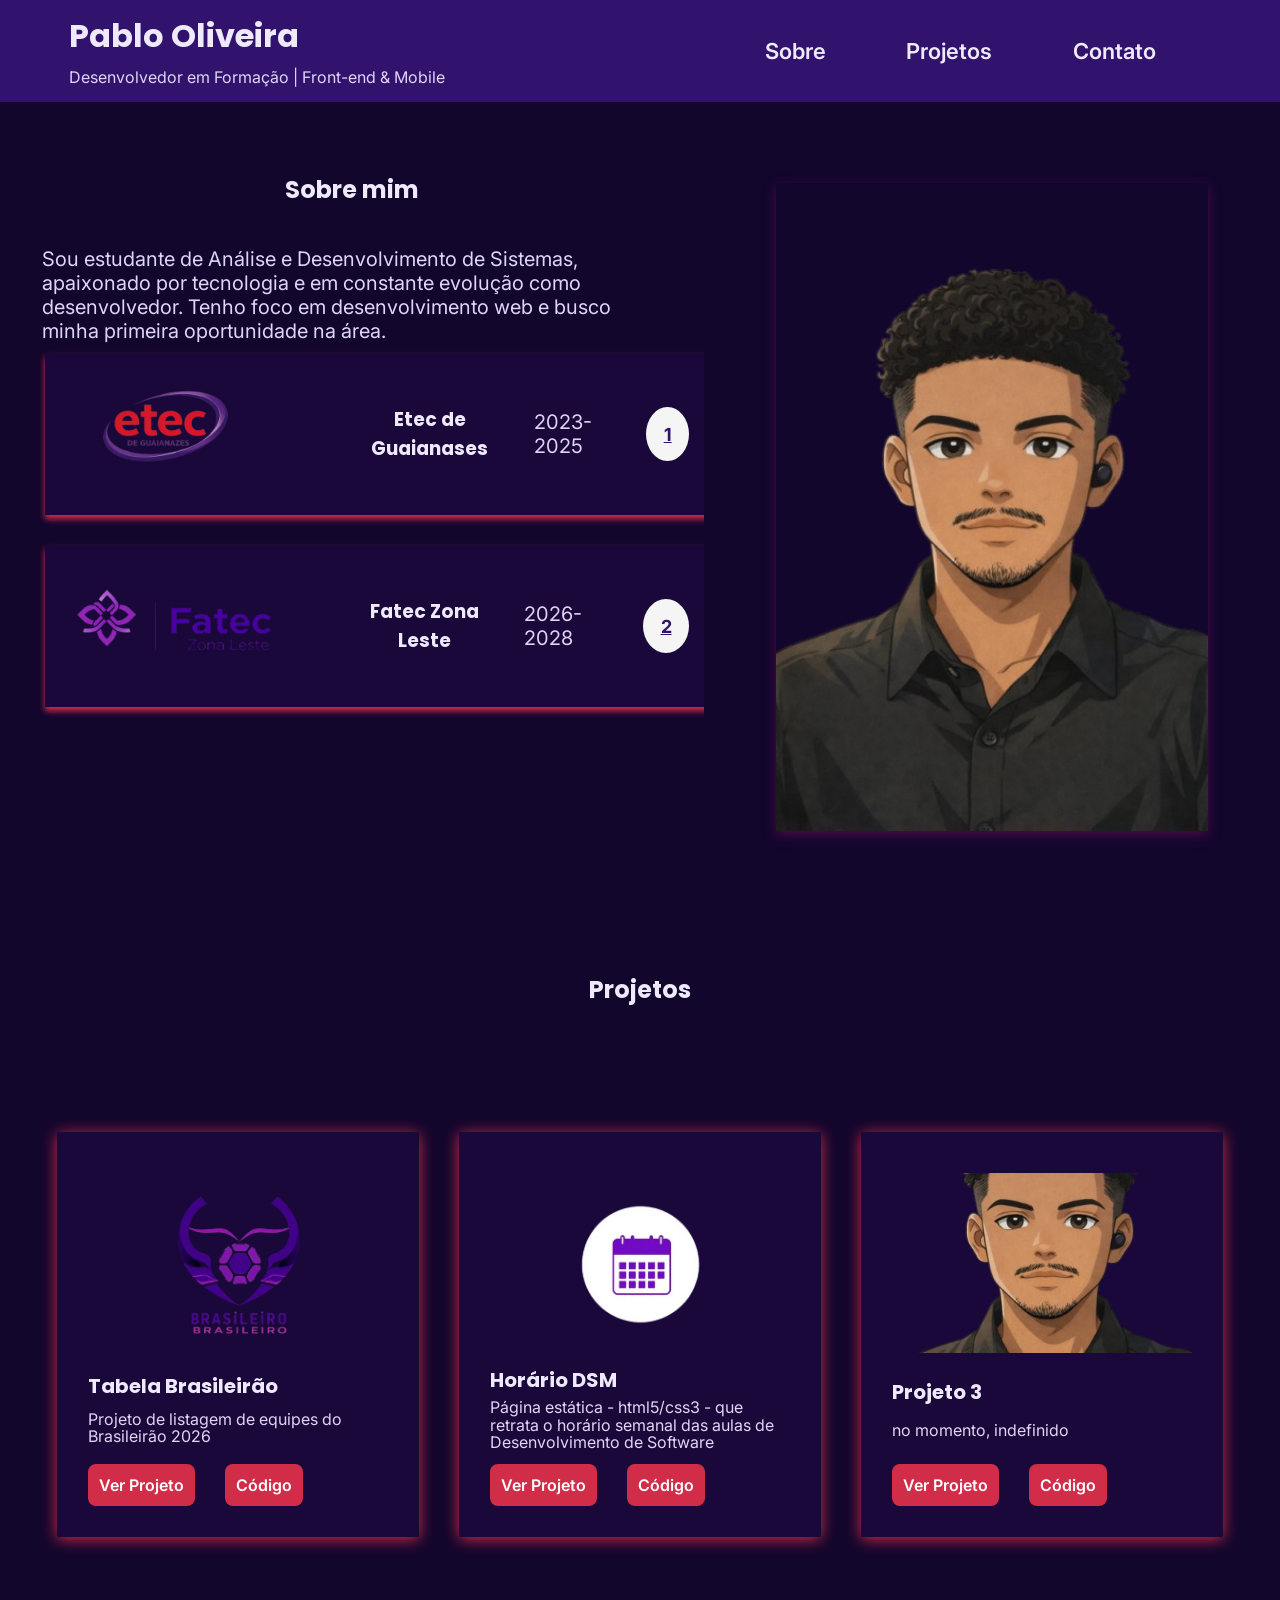
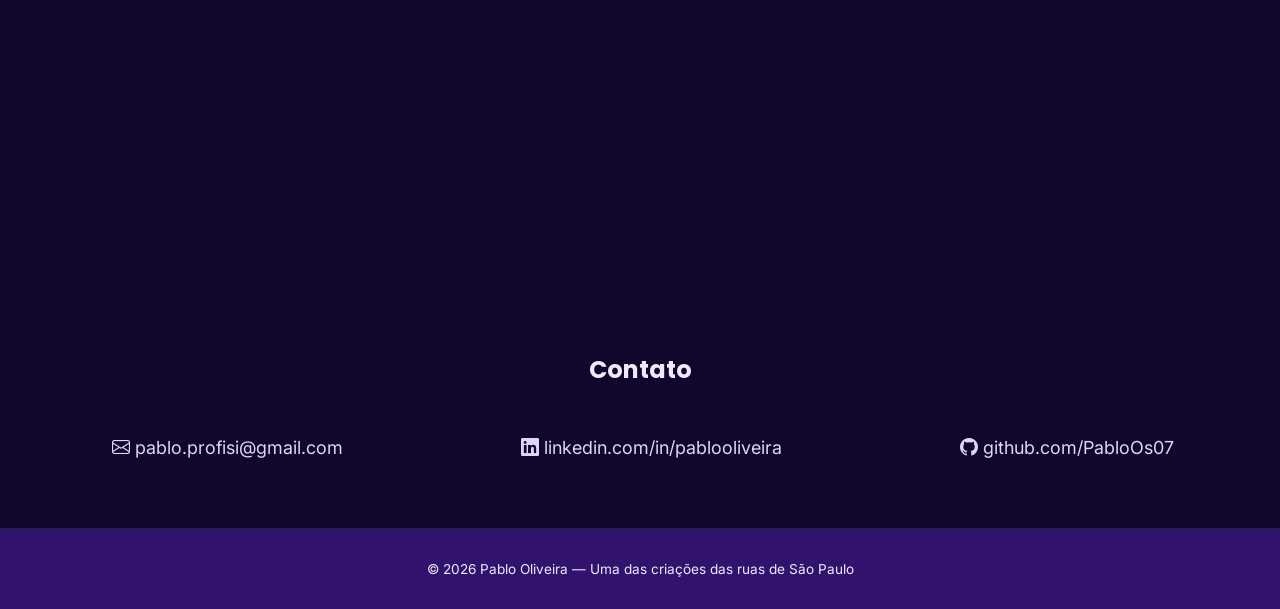
==== index.html @ 57f77444 "feature: Página Index" ====
<!DOCTYPE html>
<html lang="en">
<head>
  <meta charset="UTF-8">
  <meta name="viewport" content="width=device-width, initial-scale=1.0">
  <link rel="stylesheet" href="src/style.css">
  <title>Pablo Oliveira </title>
  <link href="https://fonts.googleapis.com/css2?family=Inter:wght@300;400;500&family=Poppins:wght@400;600;700&display=swap" rel="stylesheet">
  <link href="https://cdn.jsdelivr.net/npm/bootstrap-icons/font/bootstrap-icons.css" rel="stylesheet">
</head>
<body>
 <!-- HEADER -->
  <header>
    <div class="eu">
      <h1>Pablo Oliveira</h1>
    <p>Desenvolvedor em Formação | Front-end & Mobile</p>
    </div>
    

    <nav>
      <a href="#sobre">Sobre</a>
      <a href="#projetos">Projetos</a>
      <a href="#contato">Contato</a>
    </nav>
  </header>

  <!-- SOBRE -->
  <main id="sobre">
    <article>
      <h2>Sobre mim</h2>
    <p>
      Sou estudante de Análise e Desenvolvimento de Sistemas, apaixonado por tecnologia
      e em constante evolução como desenvolvedor. Tenho foco em desenvolvimento web e
      busco minha primeira oportunidade na área.
    </p>

    <div class="dev">
      <div class="dev-card">
          <img src="src/imagens/eteclogo.png" alt="">
          <div class="info">
            <h3> Etec de Guaianases </h3>
          <p>2023-2025</p>
          <a href="#">1</a>
          </div>
      </div>
      <div class="dev-card">
          <img src="src/imagens/fateclogo.png" alt="">
         <div class="info">
            <h3> Fatec Zona Leste </h3>
          <p>2026-2028</p>
          <a href="#">2</a>
          </div>
      </div>
      
        
    </div>


    </article>
    
    <aside>
      <img src="src/imagens/perfikcartoon-removebg-preview.png" alt="">
    </aside>
  </main>

  <!-- PROJETOS -->
  <section id="projetos">
  <h2>Projetos</h2>

  <div class="projetos-card">

    <div class="card">
      <div class="card-image">
        <img src="src/imagens/logobr.png" alt="Projeto Brasileirão">
      </div>

      <h3>Tabela Brasileirão</h3>
      <p>Projeto de listagem de equipes do Brasileirão 2026</p>

      <div class="links">
        <a href="#" target="_blank">Ver Projeto</a>
        <a href="#" target="_blank">Código</a>
      </div>
    </div>

     <div class="card">
      <div class="card-image">
        <img src="src/imagens/horario.png" alt="Projeto 1">
      </div>

      <h3>Horário DSM</h3>
      <p>Página estática - html5/css3 - que retrata o horário semanal das aulas de Desenvolvimento de Software</p>

      <div class="links">
        <a href="#" target="_blank">Ver Projeto</a>
        <a href="#" target="_blank">Código</a>
      </div>
    </div>

     <div class="card">
      <div class="card-image">
        <img src="src/imagens/perfikcartoon-removebg-preview.png" alt="Projeto 1">
      </div>

      <h3>Projeto 3</h3>
      <p>no momento, indefinido  </p>

      <div class="links">
        <a href="#" target="_blank">Ver Projeto</a>
        <a href="#" target="_blank">Código</a>
      </div>
    </div>

  </div>
</section>

  <!-- CONTATO -->
  <section id="contato">
    <h2>Contato</h2>
    <div class="contatos">
    <p> <i class="bi bi-envelope"></i>pablo.profisi@gmail.com </p>
    <p> <i class="bi bi-linkedin"></i>linkedin.com/in/pablooliveira</p>
    <p> <i class="bi bi-github"></i>github.com/PabloOs07</p>
    </div>

  </section>

  <!-- FOOTER -->
  <footer>
      <p>© 2026 Pablo Oliveira — Uma das criações das ruas de São Paulo</p>
  </footer>
</body>
</html>
---- src/style.css ----
* { 
  margin: 0;
  padding: 0;
 
} 

:root {
  --background-main: #13062d;
  --background2: #31136d; 
  --backgroundCards: #190839; 
  --detailsSite: #d22d48; 
  --fontColorPrincipal: #efeafb;
  --fontcolorSecundaria: #e0d5f6; 


}

html {
   scroll-behavior: smooth; 
}

body {
  font-family: 'Inter', sans-serif;
  background-color: var(--background-main); 
}

h1, h2, h3 {
  font-family: 'Poppins', sans-serif;
}


/* HEADER  */

header { 
  background-color: var(--background2);
  min-height: 80px;
  display: flex;
  align-items: center;
  justify-content: space-around;
}

.eu {
   background-color: var(--background2);
   height: 50%;
   width: 40%;
   padding: 10px; 
}

header h1 {
  color: var(--fontColorPrincipal);
  padding: 2px 5px;
  cursor: pointer; 
}

header p {
  color: var(--fontcolorSecundaria);
  padding: 5px;
  cursor: pointer;

}

header nav {
  display: flex;
  font-size: 22px;
  font-weight: 600;
  gap: 20px;
  width: 40%;
  justify-content: space-evenly;
  padding: 10px;
}

header nav a {
  text-decoration: none;
  color: var(--fontColorPrincipal);
  transition: 0.4s;
}

header nav a:hover {
  transform: scale(1.1);
  color: rgb(231, 125, 125);
}

/* SOBRE  */

main{
  display: flex;
  height: 90vh;
}

main article{
  width: 55%;
}

article h2 {
  text-align: center;
  margin: 70px 0px 40px; 
  font-weight: bolder;
  color: var(--fontColorPrincipal);
}

article p {
  text-align: left;
  margin: auto 6%;
  font-size: 20px;
  font-weight: 400;
  line-height: 1.2;
  color: var(--fontcolorSecundaria);
}

.dev {
  height: 50%;
  width: 100%;
  display: flex;
  flex-direction: column;
  gap: 10px;
  text-align: center;
  margin: 0px 20px;
 
}

.dev-card {
  background-color: var(--backgroundCards);
  display: flex;
  margin: 10px 25px;
  width: 100%;
  height: 40%;
  align-items: center;
  box-shadow: 0px 4px 6px var(--detailsSite);
  transition: 0.4s;
 }

 .dev-card:hover {
  transform: translateX(10px);
 }

.dev-card img {
  width: 250px;
  height: 250px;
  object-fit: contain;
}


.dev-card .info {
  display: flex;
  flex-direction: row;
  gap: 10px; 
  width: 90%;
  margin: 60px;
  align-items: center;
  color: var(--fontColorPrincipal);
  cursor: pointer;
}

.dev-card a {
  display: flex;
  align-items: center;
  justify-content: center;
  height: 50px;
  width: 50px;
  margin-left: auto;
  border: solid 2px transparent;
  border-radius: 50%;
  background-color: whitesmoke;
  color: var(--background2); 
  transition: 0.5s;
  font-size: 18px;
  font-weight: bold;
}

.dev-card a:hover{
  background-color: var(--detailsSite);
  color: whitesmoke;
}

/* lado direito  */

main aside {
 display: flex;
 width: 45%; 
 background-color: var(--background-main);
}

aside img {
  max-width: 100%;
  height: 80%;
  margin: auto;
  box-shadow: 0px 4px 10px rgb(72, 11, 72);
}



/* PROJETOS  */

#projetos {
  background-color: var(--background-main);
  min-height: 100vh;
  width: 100%;
  text-align: center; 
  margin: 60px 0px;

} 

#projetos h2 {
  min-height: 10vh;
  margin-bottom: 20px;
  color: var(--fontColorPrincipal);
} 


.projetos-card {
  background-color: var(--background-main);
  display: flex;  
  justify-content: center;
  flex-wrap: wrap;
  gap: 40px;
  padding: 50px 20px;

}

.card {
  display: flex;
  flex-direction: column;
  justify-content: space-between;
  background-color: var(--backgroundCards);
  border: solid 1px transparent;
  border-radius: 1px;
  box-shadow: 0px 2px 15px var(--detailsSite); 
  transition: 0.4s;
  width: 300px;
  max-height: 370px;
  padding: 30px; 
}

.card:hover {
   transform: translateY(-8px);
}
.card-image{
  width: 100%;
  height: 180px;
  padding: 10px 0px;
  overflow: hidden;
}

.card-image img {
  object-fit: cover;
  width: 100%;
  height: 100%; 

}


.card h3 {
  font-size: 20px;
  color: var(--fontColorPrincipal);
  text-align: start;
  padding: 2px 0 ;
  cursor: pointer;
}


.card p {
  text-align: left;
  line-height: 1.1;
  cursor: pointer;
  font-size: 16px;
  padding: 2px 0;
  color: var(--fontcolorSecundaria);
}

.links {
  display: flex;
  margin-top: 10px;
  gap: 30px; 
}

.links a {
   padding:10px;
   border: solid 1px transparent;
   border-radius: 8px; 
   text-decoration: none;
   font-size: 16px;
   font-weight: 600;
   bottom: 0;
   color: white;
   background-color: var(--detailsSite);
   transition: 0.4s ;
}

.links a:hover {
  background-color: var(--backgroundCards);
}

/* CONTATO  */

#contato {
  text-align: center;
  padding: 20px 10px;
}

#contato h2 {
    color: var(--fontColorPrincipal);
}

.contatos {
  display: flex;
  justify-content: space-around;
  margin: 30px 0;
  padding: 10px; 
  cursor: pointer;
}

.contatos p {
  color: var(--fontcolorSecundaria);
  font-size: 18px;
  padding: 10px;
}

.contatos i {
  margin: 0px 5px;
}


/* FOOTER  */

  footer {
      background-color: var(--background2);
      color: var(--fontColorPrincipal);
      text-align: center;
      padding: 2rem;
      font-size: 0.85rem;
      border-top: 1px solid #1e293b;
    }
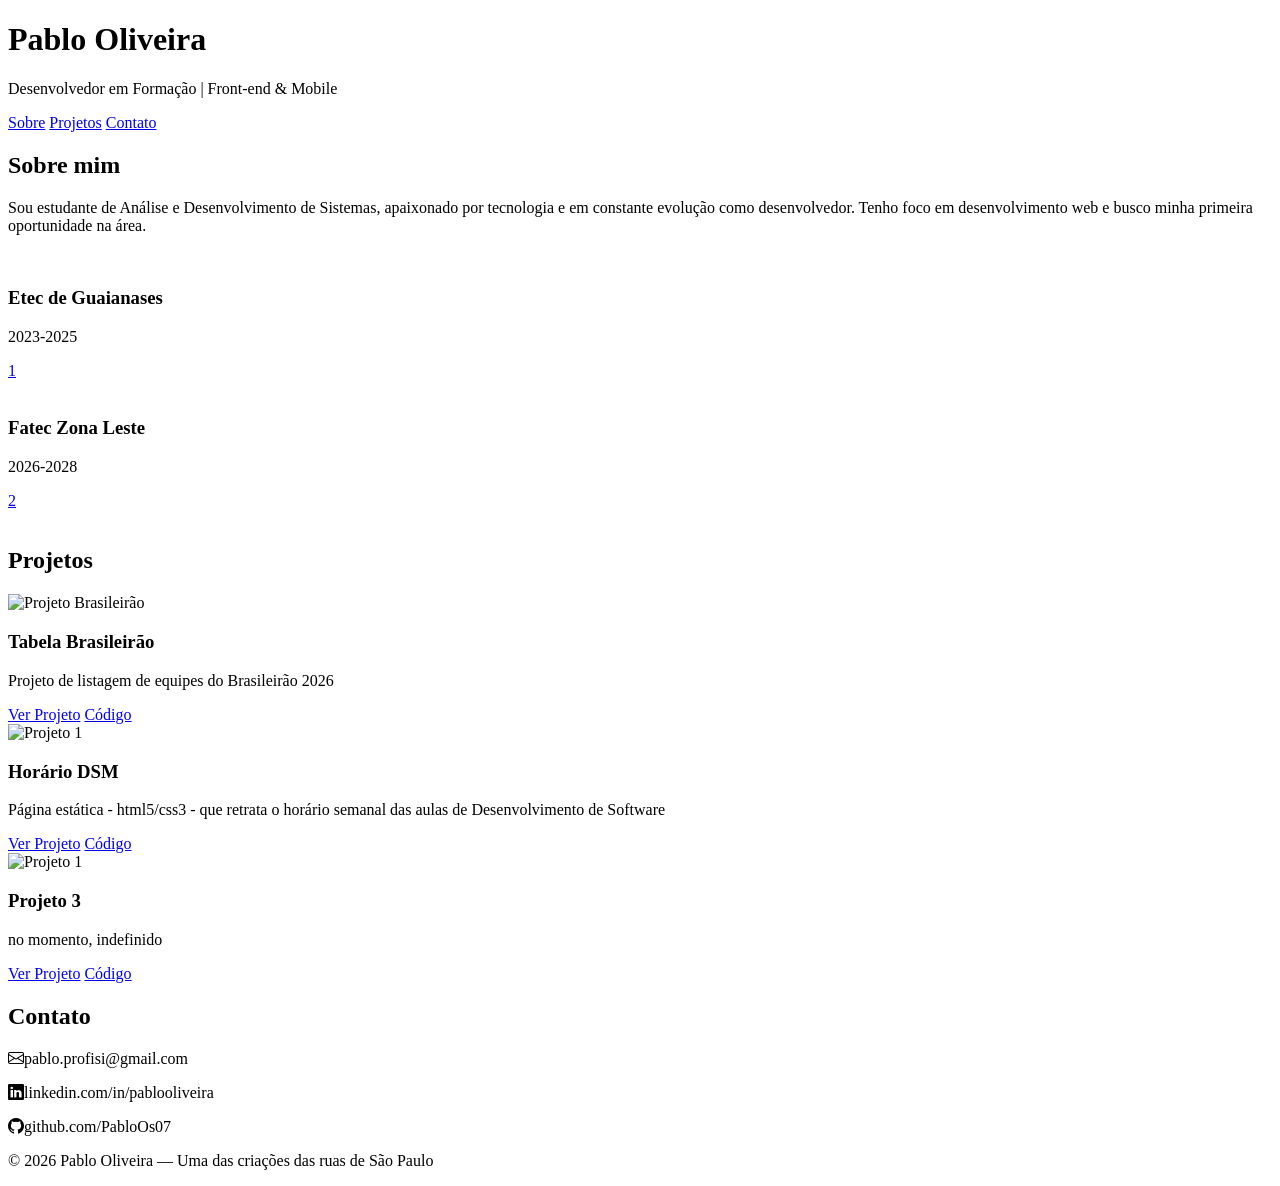
==== commit a58c5b9c: "update links" ====
--- a/index.html
+++ b/index.html
@@ -78,8 +78,8 @@
       <p>Projeto de listagem de equipes do Brasileirão 2026</p>
 
       <div class="links">
-        <a href="#" target="_blank">Ver Projeto</a>
-        <a href="#" target="_blank">Código</a>
+        <a href="prj1-brasileiro/" target="_blank">Ver Projeto</a>
+        <a href="https://github.com/Pablo07os/Pablo07os.github.io/tree/main/prj1-brasileiro/" target="_blank">Código</a>
       </div>
     </div>
 
@@ -92,8 +92,8 @@
       <p>Página estática - html5/css3 - que retrata o horário semanal das aulas de Desenvolvimento de Software</p>
 
       <div class="links">
-        <a href="#" target="_blank">Ver Projeto</a>
-        <a href="#" target="_blank">Código</a>
+        <a href="prj2-horariodsm/" target="_blank">Ver Projeto</a>
+        <a href="https://github.com/Pablo07os/Pablo07os.github.io/tree/main/prj2-horariodsm/" target="_blank">Código</a>
       </div>
     </div>
 
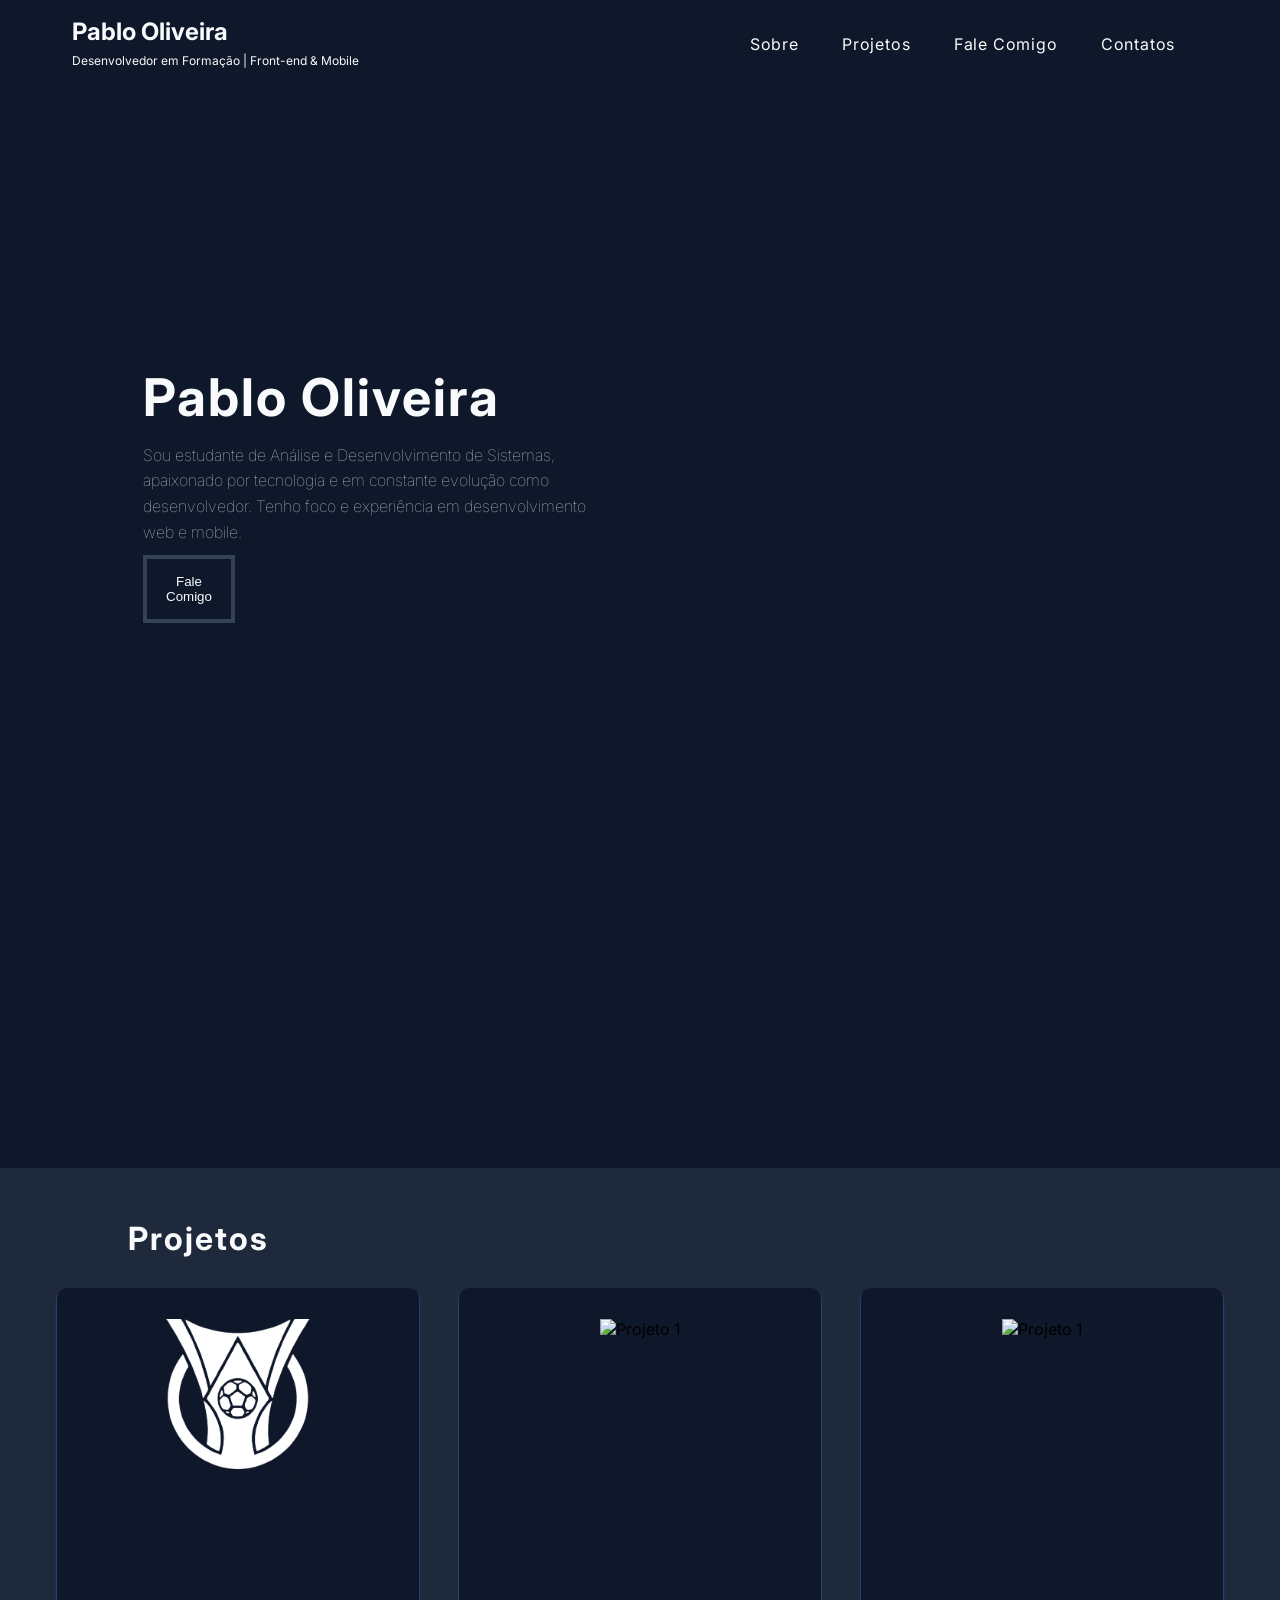
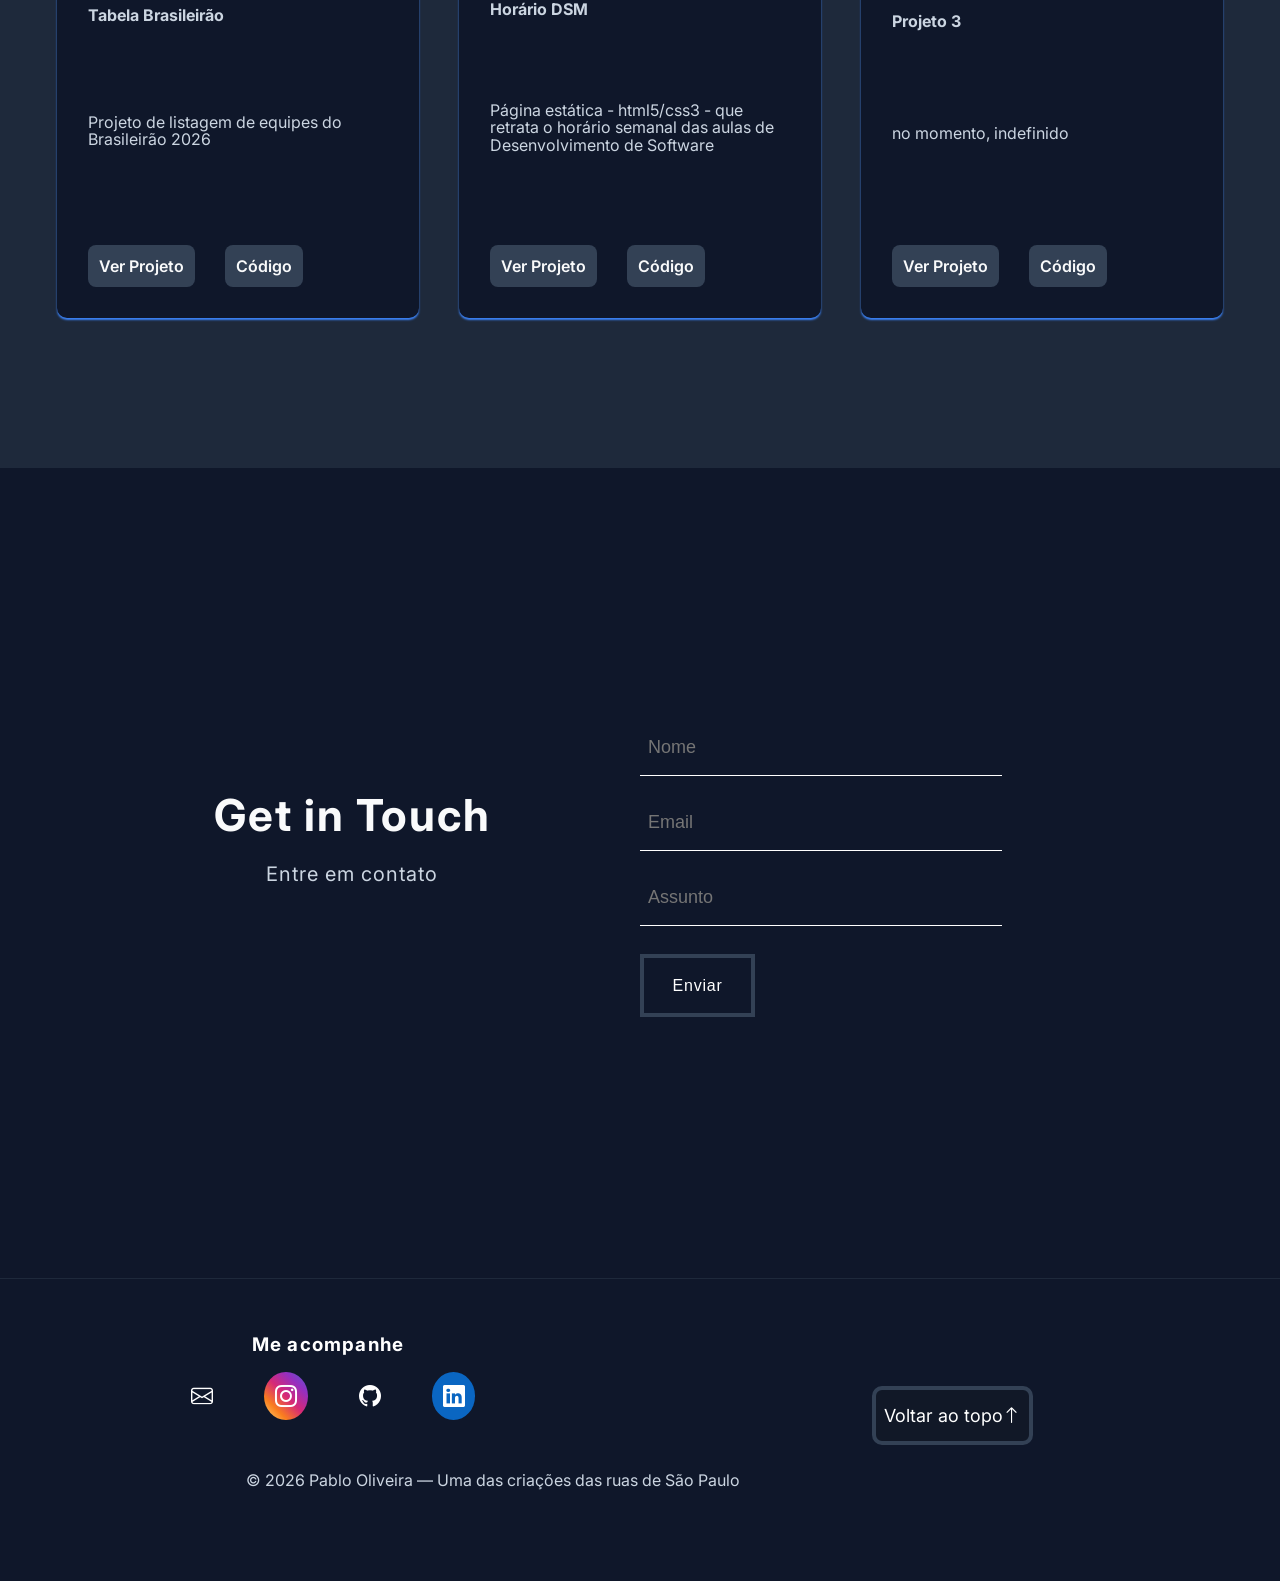
==== commit 4ceeaa78: "feat: atualização mensal do portfólio, adicionando um novo estilo" ====
--- a/index.html
+++ b/index.html
@@ -10,7 +10,7 @@
 </head>
 <body>
  <!-- HEADER -->
-  <header>
+  <header id="nav">
     <div class="eu">
       <h1>Pablo Oliveira</h1>
     <p>Desenvolvedor em Formação | Front-end & Mobile</p>
@@ -20,21 +20,23 @@
     <nav>
       <a href="#sobre">Sobre</a>
       <a href="#projetos">Projetos</a>
-      <a href="#contato">Contato</a>
+      <a href="#faleComigo">Fale Comigo</a>
+      <a href="#contato">Contatos</a>
     </nav>
   </header>
 
   <!-- SOBRE -->
   <main id="sobre">
     <article>
-      <h2>Sobre mim</h2>
+      <div class="bloco_article">
+        <h2>Pablo Oliveira</h2>
     <p>
       Sou estudante de Análise e Desenvolvimento de Sistemas, apaixonado por tecnologia
-      e em constante evolução como desenvolvedor. Tenho foco em desenvolvimento web e
-      busco minha primeira oportunidade na área.
+      e em constante evolução como desenvolvedor. Tenho foco e experiência em desenvolvimento web e mobile. 
     </p>
+    <button>Fale Comigo<a href=""></a></button>
 
-    <div class="dev">
+    <!-- <div class="dev">
       <div class="dev-card">
           <img src="src/imagens/eteclogo.png" alt="">
           <div class="info">
@@ -53,9 +55,11 @@
       </div>
       
         
-    </div>
+    </div> -->
 
 
+      </div>
+    
     </article>
     
     <aside>
@@ -65,13 +69,15 @@
 
   <!-- PROJETOS -->
   <section id="projetos">
-  <h2>Projetos</h2>
+    <div class="div_projetos">
+        <h2>Projetos</h2>
+    </div>
 
   <div class="projetos-card">
 
     <div class="card">
       <div class="card-image">
-        <img src="src/imagens/logobr.png" alt="Projeto Brasileirão">
+        <img src="src/imagens/brlogo.png" alt="Projeto Brasileirão">
       </div>
 
       <h3>Tabela Brasileirão</h3>
@@ -114,20 +120,51 @@
   </div>
 </section>
 
-  <!-- CONTATO -->
-  <section id="contato">
-    <h2>Contato</h2>
-    <div class="contatos">
-    <p> <i class="bi bi-envelope"></i>pablo.profisi@gmail.com </p>
-    <p> <i class="bi bi-linkedin"></i>linkedin.com/in/pablooliveira</p>
-    <p> <i class="bi bi-github"></i>github.com/PabloOs07</p>
+  <!-- FALE COMIGO -->
+  <section id="faleComigo">
+    <div class="faleComigo_Container">
+         <div class="left-side">
+             <h3>Get in Touch</h3>
+             <p>Entre em contato
+             </p>
+         </div>
+         <div class="right-side">
+            <form action="/" method="post">
+              <input type="text" class="input-text" placeholder="Nome">
+              <input type="text" class="input-text" placeholder="Email">
+              <input type="text" class="input-text" placeholder="Assunto">
+              <input type="submit" value="Enviar">
+            </form>
+         </div>
     </div>
 
   </section>
 
   <!-- FOOTER -->
-  <footer>
-      <p>© 2026 Pablo Oliveira — Uma das criações das ruas de São Paulo</p>
+  <footer id="contato">
+    <div class="contato-container">
+
+      <div class="contatos-left">
+        <div class="titulo-contato">
+          <h3> Me acompanhe </h3>
+        </div>
+        <div class="links-contato">
+          <a class="icon-email" href="#"> <i class="bi bi-envelope"></i></a>
+          <a class="icon-instagram href="#"> <i class="bi bi-instagram"></i></a>
+          <a class="icon-github" href="#"> <i class="bi bi-github"></i></a>
+          <a class="icon-linkedin" href="#"> <i class="bi bi-linkedin"></i></a>
+        </div>
+      </div>
+
+      <div class="contatos-right">
+          <a href="#nav"> Voltar ao topo<i class="bi bi-arrow-up"></i></a>
+      </div>
+
+      <div class="contatos-bottom">
+        <p>© 2026 Pablo Oliveira — Uma das criações das ruas de São Paulo</p>
+      </div>
+
+    </div>
   </footer>
 </body>
 </html>
--- a/src/style.css
+++ b/src/style.css
@@ -0,0 +1,596 @@
+* { 
+  margin: 0;
+  padding: 0;
+ 
+} 
+
+:root {
+  
+  --background-main: #0f172a;   
+  --background-secondary: #1e293b; 
+  --background-cards: #111827;   
+  --font-color-primary: #f9fafb;   
+  --font-color-secondary: #cbd5e1; 
+
+  /* Destaques (accent) */
+  --accent-color: #3b82f6;       
+  --accent-hover: #2563eb;
+  --border-color: #334155;
+  --divider-color: #1f2937;
+  --shadow-soft: 0 4px 12px rgba(0, 0, 0, 0.2);
+
+  /* Estados */
+  --success-color: #22c55e;
+  --warning-color: #f59e0b;
+  --error-color: #ef4444;
+}
+
+html {
+   scroll-behavior: smooth; 
+}
+
+body {
+  font-family: 'Inter', sans-serif;
+  background-color: var(--background-main); 
+}
+
+h1, h2, h3 {
+  font-family: 'Inter', sans-serif;
+}
+
+
+/* HEADER  */
+
+header { 
+  background-color: var(--background-main);
+  color: var(--font-color-primary);
+  min-height: 50px;
+  display: flex;
+  align-items: center;
+  justify-content: space-around;
+}
+
+.eu {
+   /* height: 50%; */
+   width: 40%;
+   padding: 15px; 
+   font-size: 12px;
+}
+
+header h1 {
+  color: var(--fontColorPrincipal);
+  padding: 2px 5px;
+  cursor: pointer; 
+}
+
+header p {
+  color: var(--fontcolorSecundaria);
+  padding: 5px;
+  cursor: pointer;
+
+}
+
+header nav {
+  display: flex;
+  font-size: 16px;
+  width: 40%;
+  justify-content: space-evenly;
+  padding: 10px;
+}
+
+header nav a {
+  text-decoration: none;
+  color: var(--font-color-primary);
+  letter-spacing: 0.8px;
+  position: relative;
+}
+
+header nav a::after{
+  position: absolute;
+  content: "";
+  left: 0; 
+  bottom: -5px;
+  background-color: var(--font-color-secondary);
+  width: 100%;
+  height: 2px;
+  transform: scaleX(0);
+  transform-origin: left;
+  transition: transform 0.4s ease;
+
+}
+
+header nav a:hover::after {
+  transform: scaleX(1);
+}
+
+/* SOBRE  */
+
+main{
+  display: flex;
+  height: 90vh;
+  margin-bottom: 150px;
+}
+
+main article{
+  width: 55%;
+  margin: auto 5vh;
+  display: flex;
+  justify-content: center;
+  align-items: center;
+}
+
+.bloco_article {
+  /* background-color: cyan; */
+  display: flex;
+  flex-direction: column;
+  justify-content: center;
+  width: 70%;
+}
+
+article h2 {
+  display: flex;
+  color: var(--font-color-primary);
+  background-color: var(--background-main);
+  width: 100%;
+  min-height: 10vh;
+  text-align: left;
+  align-items: center;
+  font-size: 52px;
+  letter-spacing: 2px;
+
+}
+
+article p {
+  text-align: left;
+  font-size: 16px;
+  font-weight: lighter;
+  line-height: 1.6;
+  color: var(--font-color-secondary);
+  background-color: var(--background-main);
+}
+
+article button {
+  background-color: var(--background-main);
+  color: var(--font-color-primary);
+  width: 20%;
+  padding: 15px 10px;
+  margin: 10px 0px;
+  border: solid 4px var(--border-color);
+  transition: 0.6s ease;
+}
+
+article button:hover {
+  background-color: var(--font-color-primary);
+  color: black; 
+  border: solid 4px var(--accent-color);
+
+}
+
+/* .dev {
+  height: 50%;
+  width: 100%;
+  display: flex;
+  flex-direction: column;
+  gap: 10px;
+  text-align: center;
+  margin: 0px 20px;
+ 
+}
+
+.dev-card {
+  background-color: var(--backgroundCards);
+  display: flex;
+  margin: 10px 25px;
+  width: 100%;
+  height: 40%;
+  align-items: center;
+  box-shadow: 0px 4px 6px var(--detailsSite);
+  transition: 0.4s;
+ }
+
+ .dev-card:hover {
+  transform: translateX(10px);
+ }
+
+.dev-card img {
+  width: 250px;
+  height: 250px;
+  object-fit: contain;
+}
+
+
+.dev-card .info {
+  display: flex;
+  flex-direction: row;
+  gap: 10px; 
+  width: 90%;
+  margin: 60px;
+  align-items: center;
+  color: var(--fontColorPrincipal);
+  cursor: pointer;
+}
+
+.dev-card a {
+  display: flex;
+  align-items: center;
+  justify-content: center;
+  height: 50px;
+  width: 50px;
+  margin-left: auto;
+  border: solid 2px transparent;
+  border-radius: 50%;
+  background-color: whitesmoke;
+  color: var(--background2); 
+  transition: 0.5s;
+  font-size: 18px;
+  font-weight: bold;
+}
+
+.dev-card a:hover{
+  background-color: var(--detailsSite);
+  color: whitesmoke;
+} */
+
+/* lado direito  */
+
+main aside {
+ display: flex;
+ width: 45%; 
+ background-color: var(--background-main);
+}
+
+aside img {
+  max-width: 100%;
+  height: 80%;
+  margin: auto;
+  box-shadow: 0px 4px 1px var(--accent-color);
+}
+
+
+
+/* PROJETOS  */
+
+#projetos {
+  background-color: var(--background-secondary);
+  min-height: 100vh;
+  width: 100%;
+  text-align: center; 
+  margin: 30vh 0vh 0vh;
+
+} 
+
+.div_projetos {
+  display: flex;
+  justify-content: start;
+  align-items: end;
+  /* background-color: red; */
+  width: 80%;
+  margin: 0px auto;
+  height: 10vh;
+}
+
+.div_projetos h2 {
+  display: flex;
+  justify-content: start;
+  align-items: end;
+  min-height: 10vh;
+  width: 75%; 
+  color: var(--font-color-primary); 
+  font-size: 32px;
+  letter-spacing: 2px;
+
+
+} 
+
+
+.projetos-card {
+  background-color: var(--background-secondary);
+  display: flex;  
+  justify-content: center;
+  flex-wrap: wrap;
+  gap: 40px;
+  padding: 30px;
+  height: 70vh;
+
+}
+
+.card {
+  display: flex;
+  flex-direction: column;
+  justify-content: space-between;
+  background-color: var(--background-main);
+  border: solid 1px transparent;
+  border-radius: 10px;
+  box-shadow: 0px 2px 2px var(--accent-color); 
+  transition: 0.4s;
+  width: 300px;
+  max-height: 200vh;
+  padding: 30px; 
+}
+
+.card:hover {
+   transform: translateY(-8px);
+}
+.card-image{
+  width: 100%;
+  height: 200px;
+  padding: 0px;
+  overflow: hidden;
+}
+
+.card-image img {
+  object-fit: contain;
+  width: 100%;
+  height: 80%; 
+
+}
+
+
+.card h3 {
+  font-size: 16px;
+  color: var(--font-color-secondary);
+  text-align: start;
+  padding: 2px 0 ;
+  cursor: pointer;
+}
+
+
+.card p {
+  text-align: left;
+  line-height: 1.1;
+  cursor: pointer;
+  font-size: 16px;
+  padding: 2px 0;
+  color: var(--font-color-secondary);
+}
+
+.links {
+  display: flex;
+  margin-top: 10px;
+  gap: 30px; 
+}
+
+.links a {
+   padding:10px;
+   border: solid 1px transparent;
+   border-radius: 8px; 
+   text-decoration: none;
+   font-size: 16px;
+   font-weight: 600;
+   bottom: 0;
+   color: var(--font-color-primary);
+   background-color: var(--border-color);
+   transition: 0.4s ;
+}
+
+.links a:hover {
+  background-color: var(--backgroundCards);
+}
+
+
+/* CONTATO  */
+
+#faleComigo {
+  background-color: var(--background-main);
+  min-height: 90vh;
+  width: 100%;
+  display: flex;
+  justify-content: center;
+  align-items: center;
+}
+
+.faleComigo_Container {
+  width: 90%;
+  min-height: 70vh;
+  display: flex;
+}
+
+.faleComigo_Container .left-side {
+  background-color: var(--background-main);
+  width: 50%;
+}
+
+.left-side h3 {
+  display: flex;
+  justify-content: center;
+  align-items: end;
+  min-height: 45%;
+  width: 100%; 
+  color: var(--font-color-primary); 
+  font-size: 44px;
+  letter-spacing: 2px;
+}
+
+.left-side p {
+  display: flex;
+  justify-content: center;
+  align-items: start;
+  margin-top: 20px;
+  font-size: 20px;
+  letter-spacing: 1px;
+  font-family: 'Inter', sans-serif;
+  width: 100%;
+  color: var(--font-color-secondary);
+
+}
+
+.faleComigo_Container .right-side {
+  width: 50%;
+}
+
+.right-side form {
+  background-color: var(--background-main);
+  display: flex;
+  justify-content: center;
+  align-items: start;
+  flex-direction: column;
+  height: 100%;
+  gap: 18px;
+}
+
+input[type="text"] {
+  height: 2.5rem;
+  width: 60%;
+  padding: 0.5rem;
+  background-color: transparent;
+  border: none; 
+  border-bottom: solid 0.1px white;
+  font-size: 18px;
+}
+
+input[type="submit"]{
+  width: 20%;
+  min-height: 10%; 
+  margin: 10px 0px;
+  padding: 0.2rem;
+  background-color: transparent;
+  border: solid 4px var(--border-color);
+  color: white; 
+  font-size: 16px; 
+  letter-spacing: 0.8px;
+  transition: 1s all;
+}
+
+input[type="submit"]:hover {
+  background-color: white;
+  color: var(--background-cards);
+  border: solid 4px var(--accent-color);
+}
+
+
+
+/* CONTATO  */
+
+/* #contato {
+  text-align: center;
+  padding: 20px 10px;
+  background-color: white;
+  min-height: 70vh;
+  
+}
+
+#contato h2 {
+    color: var(--fontColorPrincipal);
+}
+
+.contatos {
+  display: flex;
+  justify-content: space-around;
+  margin: 30px 0;
+  padding: 10px; 
+  cursor: pointer;
+}
+
+.contatos p {
+  color: var(--fontcolorSecundaria);
+  font-size: 18px;
+  padding: 10px;
+}
+
+.contatos i {
+  margin: 0px 5px;
+} */
+
+
+  footer {
+      background-color: var(--background-main);
+      color: var(--fontColorPrincipal);
+      padding: 1rem;
+      min-height: 30vh;
+      font-size: 0.85rem;
+      border-top: 1px solid #1e293b;
+  }
+
+  .contato-container {
+    background-color: transparent;
+    min-height: 30vh;
+    width: 100%;
+    display: grid; 
+    grid-template-columns: 1fr 1fr;
+    grid-template-areas: "left right" "bottom bottom";
+    gap: 0px; 
+  }
+
+  .contatos-left{
+    grid-area: left;
+    background-color:var(--background-main);
+    display: flex;
+    flex-direction: column;
+    align-items: center;
+    justify-content: center;
+    gap: 10px;
+  }
+
+  .titulo-contato {
+    font-size: 16px;
+    letter-spacing: 1.2px;
+    color: white;
+  }
+
+  .links-contato {
+     background-color: var(--background-main);
+     display: flex;
+     justify-content: center;
+     align-items: center;
+     width: 100%;
+     min-height: 60px;
+     gap: 40px;
+  }
+
+  .links-contato a {
+    /* background-color: cadetblue; */
+    display: flex;
+    align-items: center;
+    justify-content: center;
+    width: 7%;
+    height: 80%;
+  }
+
+  .icon-instagram{
+    border-radius: 50%;
+  background: linear-gradient(45deg, 
+    #feda75, 
+    #fa7e1e, 
+    #d62976, 
+    #962fbf, 
+    #4f5bd5
+  );  
+}
+  .icon-linkedin{
+    border-radius: 50%; 
+    background-color: #0A66C2;
+  }
+
+  .links-contato i {
+    color: white;
+    font-size: 22px;
+  }
+
+  .contatos-right{
+    grid-area: right;
+    background-color: var(--background-main); 
+    display: flex;
+    justify-content: center;
+    align-items: end;
+    padding: 20px;
+  }
+
+  .contatos-right a {
+    background-color: var(--background-cards);
+    padding: 15px 8px;
+    color: white;
+    font-size: 18px;
+    text-decoration: none;
+    border: solid 4px var(--border-color);
+    border-radius: 10px;
+  }
+
+  .contatos-bottom{
+    grid-area: bottom;
+    margin: 5px 230px;
+    color: var(--font-color-secondary);
+    font-size: 16px;
+    
+  
+  }
+
